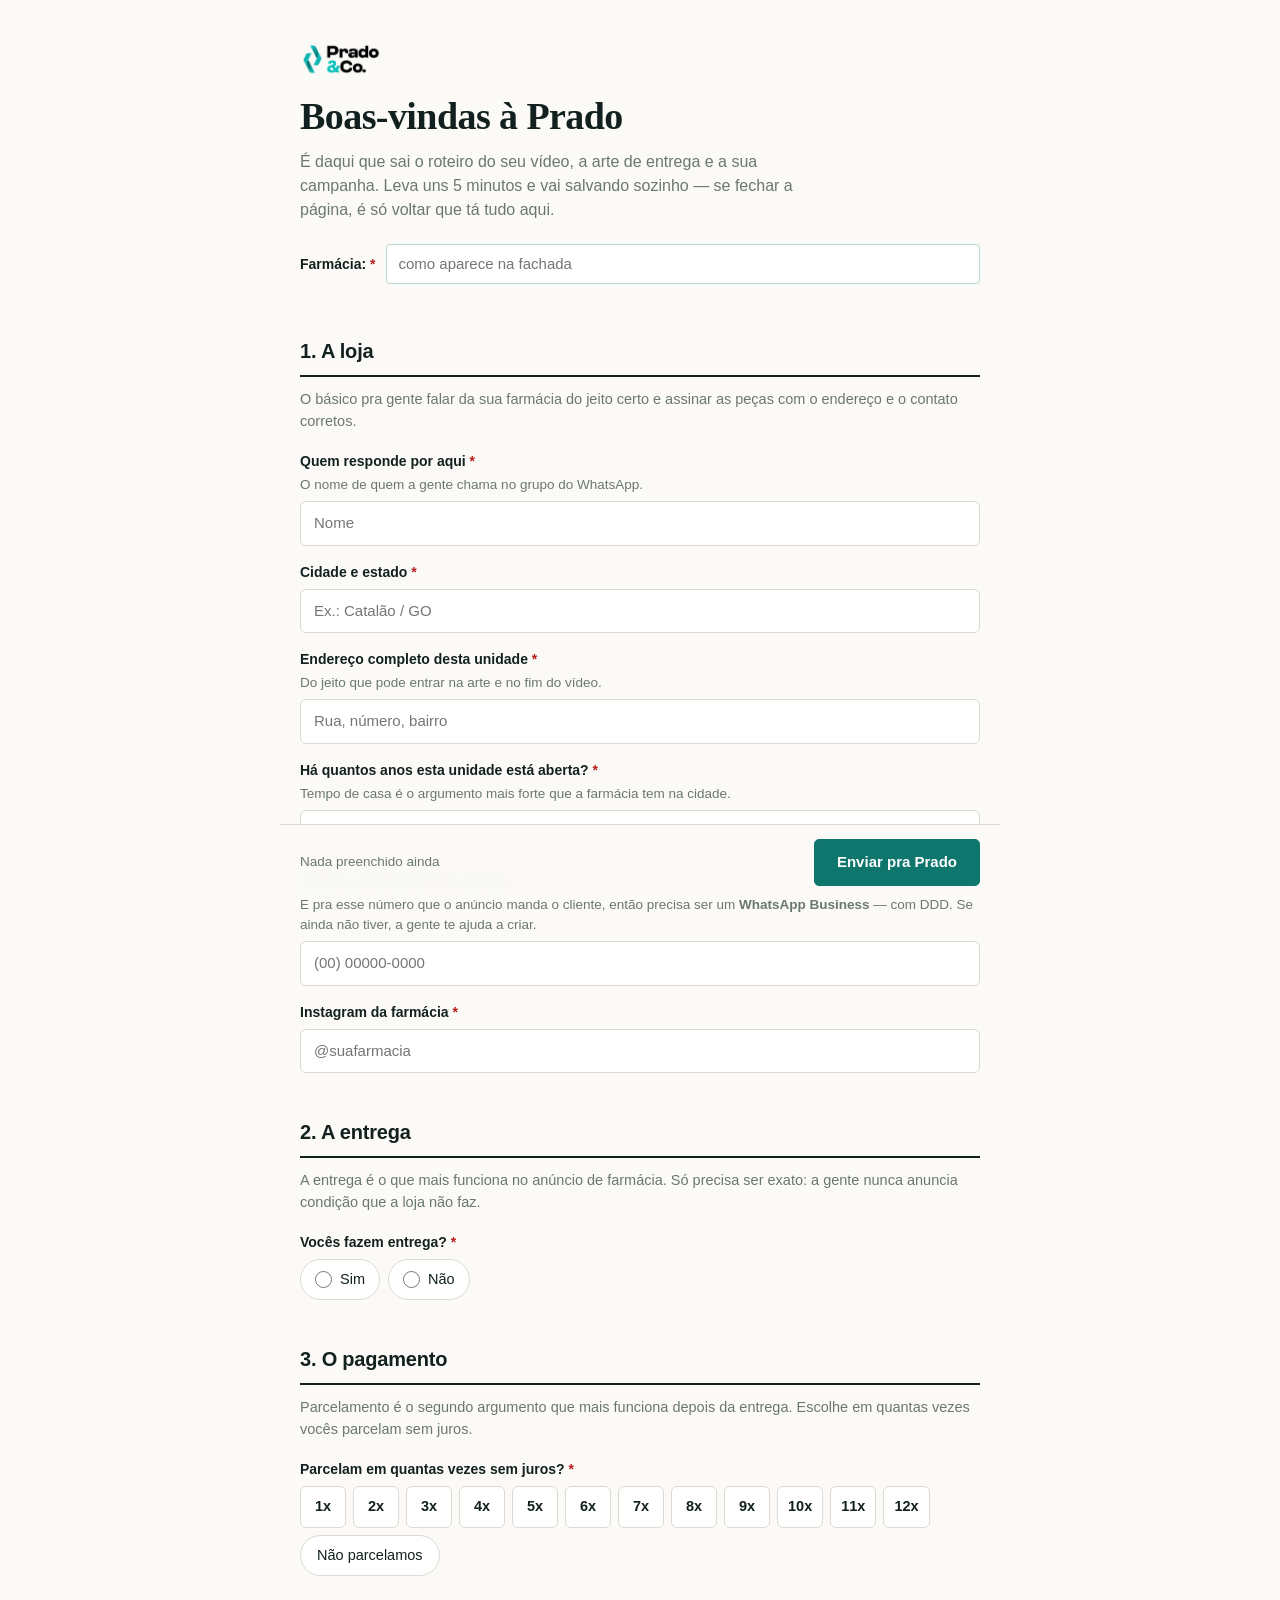
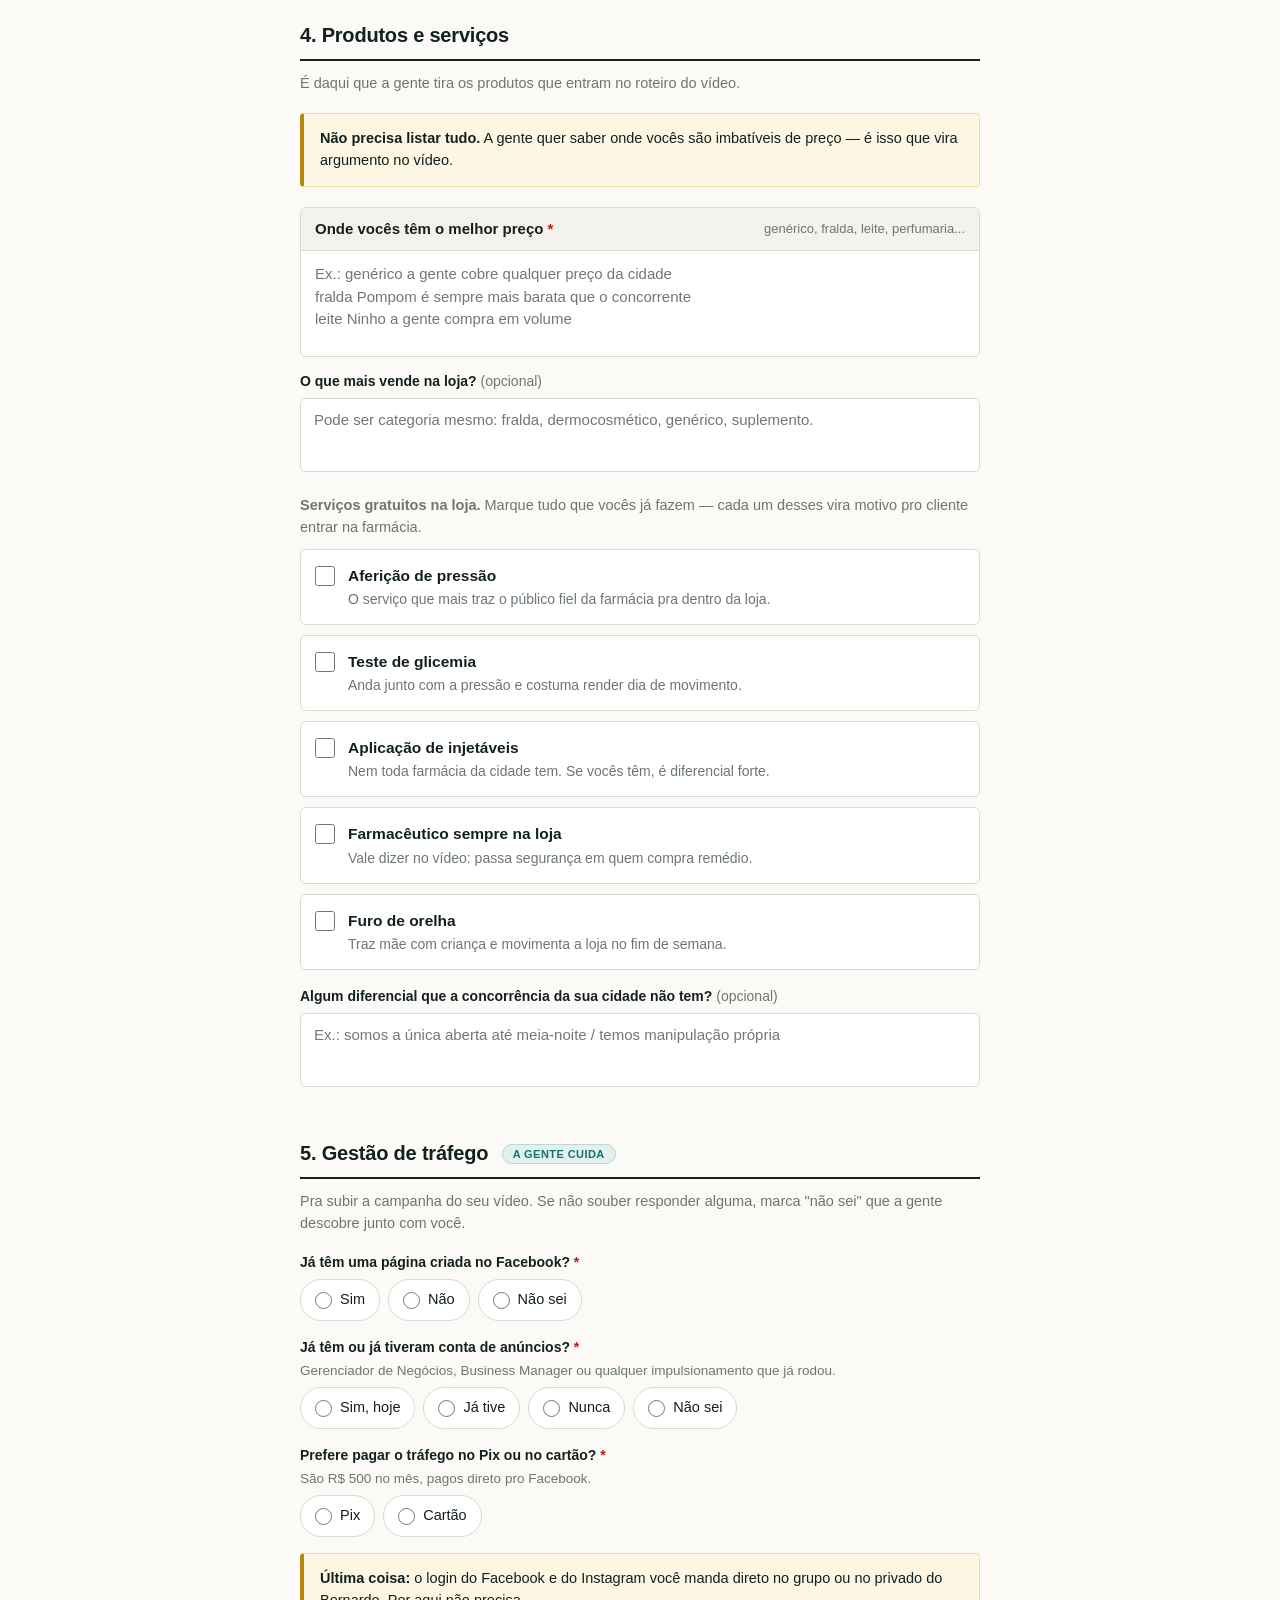
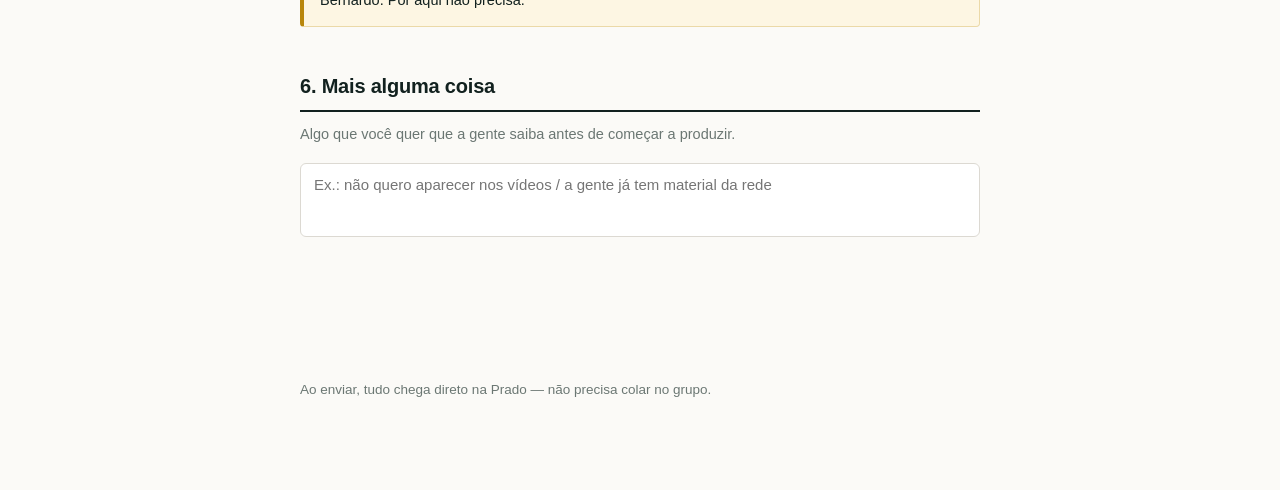
==== formulario.html @ c88d8c3a "Update and rename onboarding.html to formulario.html" ====
<!DOCTYPE html>
<html lang="pt-BR">
<head>
<meta charset="utf-8">
<meta name="viewport" content="width=device-width, initial-scale=1">
<title>Boas-vindas — sua farmácia | Prado &amp; Co</title>
<style>
  :root{
    --tinta:#12211f;
    --papel:#FBFAF7;
    --verde:#0F766E;
    --verde-claro:#E3F0EE;
    --verde-borda:#B9D8D3;
    --traco:#DCD9D2;
    --apagado:#6B7773;
    --destaque:#FDF6E3;
    --destaque-borda:#EBD9A8;
    --erro:#B91C1C;
  }
  *{box-sizing:border-box}
  body{
    margin:0;background:var(--papel);color:var(--tinta);
    font-family:"Inter","Segoe UI",-apple-system,BlinkMacSystemFont,Roboto,Helvetica,Arial,sans-serif;
    font-size:16px;line-height:1.5;-webkit-font-smoothing:antialiased;
  }
  .wrap{max-width:720px;margin:0 auto;padding:0 20px 90px}

  header{padding:40px 0 8px}
  header img{height:38px;width:auto;display:block;margin:0 0 18px}
  h1{font-family:Georgia,"Times New Roman",serif;font-size:clamp(28px,6vw,38px);line-height:1.1;margin:0 0 12px;font-weight:600;letter-spacing:-.015em}
  .lede{margin:0;color:var(--apagado);max-width:56ch}

  .campo-mes{margin:22px 0 0;display:flex;align-items:center;gap:10px;flex-wrap:wrap}
  .campo-mes label{font-size:14px;font-weight:600}
  .campo-mes input{
    font:inherit;font-size:15px;padding:8px 12px;border:1px solid var(--verde-borda);
    border-radius:4px;background:#fff;flex:1;min-width:220px;
  }

  h2{font-size:20px;margin:44px 0 4px;font-weight:650;letter-spacing:-.01em;
     padding-bottom:9px;border-bottom:2px solid var(--tinta)}
  .explica{margin:12px 0 18px;color:var(--apagado);font-size:14.5px}

  .dica{
    margin:0 0 20px;padding:14px 16px;background:var(--destaque);
    border:1px solid var(--destaque-borda);border-left:4px solid #B8860B;
    border-radius:4px;font-size:14.5px;
  }

  .campo-extra{margin:0 0 16px}
  .campo-extra label{display:block;font-size:14px;font-weight:600;margin:0 0 6px}
  .campo-extra .op{color:var(--apagado);font-weight:400}
  .campo-extra .obs{display:block;font-weight:400;font-size:13.5px;color:var(--apagado);margin-top:3px}
  .campo-extra input, .campo-extra textarea{
    width:100%;font:inherit;font-size:15px;padding:10px 13px;
    border:1px solid var(--traco);border-radius:6px;background:#fff;color:var(--tinta);
  }
  .campo-extra textarea{resize:none;overflow:hidden;min-height:74px;line-height:1.45}
  .campo-extra input:focus, .campo-extra textarea:focus{
    outline:none;border-color:var(--verde);box-shadow:0 0 0 3px var(--verde-claro)}
  .campo-extra.erro input, .campo-extra.erro textarea{border-color:var(--erro)}
  .campo-extra .aviso{display:none;font-size:13.5px;color:var(--erro);margin-top:6px}
  .campo-extra.erro .aviso{display:block}

  .escolhas{display:flex;flex-wrap:wrap;gap:8px;margin:2px 0 0}
  .escolhas label{
    display:inline-flex;align-items:center;gap:8px;margin:0;font-size:14.5px;font-weight:500;
    padding:9px 14px;background:#fff;border:1px solid var(--traco);border-radius:30px;cursor:pointer;
    transition:border-color .15s,background .15s;
  }
  .escolhas label:hover{border-color:#BFC7C4}
  .escolhas input{width:17px;height:17px;margin:0;accent-color:var(--verde);cursor:pointer;flex:none}
  .escolhas label.marcada{background:var(--verde-claro);border-color:var(--verde-borda);font-weight:650}

  /* parcelas: pílulas numéricas compactas */
  .numeros{display:flex;flex-wrap:wrap;gap:7px;margin:2px 0 0}
  .numeros label{
    display:inline-flex;align-items:center;justify-content:center;margin:0;
    min-width:46px;padding:9px 10px;font-size:14.5px;font-weight:600;
    background:#fff;border:1px solid var(--traco);border-radius:6px;cursor:pointer;
    transition:border-color .15s,background .15s;
  }
  .numeros label:hover{border-color:#BFC7C4}
  .numeros input{position:absolute;opacity:0;width:0;height:0}
  .numeros label.marcada{background:var(--verde);border-color:var(--verde);color:#fff}
  .numeros label.nenhum{min-width:auto;font-weight:500;border-radius:30px;padding:9px 16px}

  .acao{
    display:flex;gap:13px;align-items:flex-start;
    padding:14px;margin:0 0 10px;background:#fff;
    border:1px solid var(--traco);border-radius:6px;cursor:pointer;
    transition:border-color .15s,background .15s;
  }
  .acao:hover{border-color:#BFC7C4}
  .acao input[type=checkbox]{width:20px;height:20px;margin:2px 0 0;accent-color:var(--verde);flex:none;cursor:pointer}
  .acao .txt{flex:1}
  .acao .nome{font-weight:650;font-size:15.5px;display:block}
  .acao .desc{font-size:14px;color:var(--apagado);display:block;margin-top:2px}
  .acao.marcada{background:var(--verde-claro);border-color:var(--verde-borda)}

  .caixa{margin:0 0 14px;border:1px solid var(--traco);border-radius:6px;background:#fff;overflow:hidden}
  .caixa > .topo{
    display:flex;align-items:center;gap:10px;
    padding:10px 14px;background:#F4F2ED;border-bottom:1px solid var(--traco);
  }
  .caixa .titulo{font-weight:650;font-size:15px}
  .caixa .sub{font-size:13px;color:var(--apagado);margin-left:auto}
  .caixa textarea{
    width:100%;border:0;font:inherit;font-size:15px;padding:12px 14px;
    resize:none;overflow:hidden;min-height:96px;background:#fff;color:var(--tinta);
  }
  .caixa textarea:focus{outline:none;background:#FDFEFE}
  .caixa.ok{border-color:var(--verde-borda)}
  .caixa.ok > .topo{background:var(--verde-claro);border-color:var(--verde-borda)}
  .caixa.erro{border-color:var(--erro)}

  /* sub-bloco que abre dentro de uma pergunta */
  .condicional{display:none}
  .condicional.aberto{display:block;animation:abre .18s ease}
  @keyframes abre{from{opacity:0;transform:translateY(-3px)}to{opacity:1;transform:none}}
  .aninhado{
    margin:14px 0 0;padding:16px 16px 2px;background:#fff;
    border:1px solid var(--verde-borda);border-left:3px solid var(--verde);border-radius:0 6px 6px 0;
  }

  .selo{
    font-size:11px;font-weight:700;letter-spacing:.04em;text-transform:uppercase;
    color:var(--verde);background:var(--verde-claro);border:1px solid var(--verde-borda);
    padding:3px 10px;border-radius:20px;vertical-align:middle;margin-left:8px;
  }
  .req{color:var(--erro)}

  .barra-envio{
    position:sticky;bottom:0;margin:34px -20px 0;padding:14px 20px;
    background:rgba(251,250,247,.96);backdrop-filter:blur(6px);
    border-top:1px solid var(--traco);display:flex;gap:10px;align-items:center;flex-wrap:wrap;
  }
  .barra-envio .status{font-size:13.5px;color:var(--apagado);flex:1;min-width:130px}
  button{
    font:inherit;font-size:15px;font-weight:650;padding:11px 22px;border-radius:5px;
    cursor:pointer;border:1px solid var(--verde);background:var(--verde);color:#fff;
  }
  button:hover{opacity:.9}
  button:focus-visible{outline:2px solid var(--tinta);outline-offset:2px}

  footer{margin:26px 0 0;font-size:13.5px;color:var(--apagado)}

  @media (max-width:620px){
    .caixa .sub{margin-left:0;flex-basis:100%}
    .barra-envio{flex-direction:column;align-items:stretch}
    .barra-envio button{width:100%}
    .numeros label{min-width:calc(20% - 6px)}
  }
  @media print{.barra-envio{display:none}body{background:#fff}}
</style>
</head>
<body>
<div class="wrap">

  <header>
    <img src="[data-uri]" alt="Prado &amp; Co">
    <h1>Boas-vindas à Prado</h1>
    <p class="lede">É daqui que sai o roteiro do seu vídeo, a arte de entrega e a sua campanha.
    Leva uns 5 minutos e vai salvando sozinho — se fechar a página, é só voltar que tá tudo aqui.</p>

    <div class="campo-mes">
      <label for="farmacia">Farmácia: <span class="req">*</span></label>
      <input id="farmacia" type="text" autocomplete="off" placeholder="como aparece na fachada">
      <span id="erroFarm" style="display:none;font-size:13.5px;color:#B91C1C;flex-basis:100%">Escreve o nome da farmácia pra gente saber de quem é.</span>
    </div>
  </header>

  <h2>1. A loja</h2>
  <p class="explica">O básico pra gente falar da sua farmácia do jeito certo e assinar as peças com
  o endereço e o contato corretos.</p>

  <div class="campo-extra" data-obr>
    <label for="responsavel">Quem responde por aqui <span class="req">*</span>
      <span class="obs">O nome de quem a gente chama no grupo do WhatsApp.</span></label>
    <input id="responsavel" type="text" placeholder="Nome">
    <span class="aviso">Preenche o nome do responsável.</span>
  </div>

  <div class="campo-extra" data-obr>
    <label for="cidade">Cidade e estado <span class="req">*</span></label>
    <input id="cidade" type="text" placeholder="Ex.: Catalão / GO">
    <span class="aviso">Preenche a cidade.</span>
  </div>

  <div class="campo-extra" data-obr>
    <label for="endereco">Endereço completo desta unidade <span class="req">*</span>
      <span class="obs">Do jeito que pode entrar na arte e no fim do vídeo.</span></label>
    <input id="endereco" type="text" placeholder="Rua, número, bairro">
    <span class="aviso">Preenche o endereço.</span>
  </div>

  <div class="campo-extra" data-obr>
    <label for="anosLoja">Há quantos anos esta unidade está aberta? <span class="req">*</span>
      <span class="obs">Tempo de casa é o argumento mais forte que a farmácia tem na cidade.</span></label>
    <input id="anosLoja" type="text" placeholder="Ex.: 7 anos">
    <span class="aviso">Responde há quantos anos a loja está aberta.</span>
  </div>

  <div class="campo-extra" data-obr>
    <label for="whatsAtend">Número de atendimento da loja <span class="req">*</span>
      <span class="obs">É pra esse número que o anúncio manda o cliente, então precisa ser um
      <b>WhatsApp Business</b> — com DDD. Se ainda não tiver, a gente te ajuda a criar.</span></label>
    <input id="whatsAtend" type="tel" placeholder="(00) 00000-0000">
    <span class="aviso">Preenche o número de atendimento.</span>
  </div>

  <div class="campo-extra" data-obr>
    <label for="instagram">Instagram da farmácia <span class="req">*</span></label>
    <input id="instagram" type="text" placeholder="@suafarmacia">
    <span class="aviso">Preenche o @ do Instagram.</span>
  </div>

  <h2>2. A entrega</h2>
  <p class="explica">A entrega é o que mais funciona no anúncio de farmácia. Só precisa ser exato:
  a gente nunca anuncia condição que a loja não faz.</p>

  <div class="campo-extra" data-obr>
    <label>Vocês fazem entrega? <span class="req">*</span></label>
    <div class="escolhas" data-radio="fazEntrega">
      <label><input type="radio" name="fazEntrega" value="Sim"> Sim</label>
      <label><input type="radio" name="fazEntrega" value="Não"> Não</label>
    </div>
    <span class="aviso">Responde se a loja faz entrega.</span>
  </div>

  <div class="condicional" id="blocoEntrega">
    <div class="aninhado">

      <div class="campo-extra">
        <label>A entrega é grátis?</label>
        <div class="escolhas" data-radio="tipoFrete">
          <label><input type="radio" name="tipoFrete" value="Sempre grátis"> Sempre grátis</label>
          <label><input type="radio" name="tipoFrete" value="Grátis acima de um valor"> Grátis acima de um valor</label>
          <label><input type="radio" name="tipoFrete" value="Sempre tem taxa"> Sempre tem taxa</label>
        </div>
      </div>

      <div class="campo-extra condicional" id="blocoValorMinimo">
        <label for="valorMinimo">A partir de qual valor de compra fica grátis?</label>
        <input id="valorMinimo" type="text" placeholder="Ex.: R$ 30">
      </div>

      <div class="campo-extra condicional" id="blocoTaxa">
        <label for="taxa">Quanto custa a entrega quando não é grátis?</label>
        <input id="taxa" type="text" placeholder="Ex.: R$ 5 fixo em qualquer bairro">
      </div>

      <div class="campo-extra">
        <label for="raioKm">Até onde vocês entregam?
          <span class="obs">Pode ser em km ou em bairro mesmo — o que for mais fácil.</span></label>
        <input id="raioKm" type="text" placeholder="Ex.: até 5 km / a cidade toda / centro e bairros vizinhos">
      </div>

      <div class="campo-extra" style="margin-bottom:12px">
        <label>Quem faz a entrega?</label>
        <div class="escolhas" data-radio="motoboy">
          <label><input type="radio" name="motoboy" value="Motoboy próprio"> Motoboy próprio</label>
          <label><input type="radio" name="motoboy" value="Terceirizado"> Terceirizado</label>
          <label><input type="radio" name="motoboy" value="Aplicativo"> Aplicativo</label>
        </div>
      </div>

    </div>
  </div>

  <h2>3. O pagamento</h2>
  <p class="explica">Parcelamento é o segundo argumento que mais funciona depois da entrega.
  Escolhe em quantas vezes vocês parcelam sem juros.</p>

  <div class="campo-extra" data-obr id="campoParcelas">
    <label>Parcelam em quantas vezes sem juros? <span class="req">*</span></label>
    <div class="numeros" data-radio="parcelas" id="listaParcelas"></div>
    <span class="aviso">Escolhe uma opção.</span>
  </div>

  <h2>4. Produtos e serviços</h2>
  <p class="explica">É daqui que a gente tira os produtos que entram no roteiro do vídeo.</p>

  <div class="dica">
    <b>Não precisa listar tudo.</b> A gente quer saber onde vocês são imbatíveis de preço — é isso
    que vira argumento no vídeo.
  </div>

  <div class="caixa" id="caixaPreco">
    <div class="topo"><span class="titulo">Onde vocês têm o melhor preço <span class="req">*</span></span><span class="sub">genérico, fralda, leite, perfumaria...</span></div>
    <textarea id="melhorPreco" placeholder="Ex.: genérico a gente cobre qualquer preço da cidade&#10;fralda Pompom é sempre mais barata que o concorrente&#10;leite Ninho a gente compra em volume"></textarea>
  </div>
  <p id="erroPreco" style="display:none;margin:-8px 0 14px;font-size:13.5px;color:#B91C1C">
    Sem isso a gente não tem argumento de preço pro vídeo. Escreve pelo menos uma categoria.</p>

  <div class="campo-extra">
    <label for="vendeBem">O que mais vende na loja? <span class="op">(opcional)</span></label>
    <textarea id="vendeBem" placeholder="Pode ser categoria mesmo: fralda, dermocosmético, genérico, suplemento."></textarea>
  </div>

  <p class="explica" style="margin-bottom:10px"><b>Serviços gratuitos na loja.</b> Marque tudo que
  vocês já fazem — cada um desses vira motivo pro cliente entrar na farmácia.</p>

  <label class="acao">
    <input type="checkbox" name="servicos" value="Aferição de pressão">
    <span class="txt"><span class="nome">Aferição de pressão</span>
      <span class="desc">O serviço que mais traz o público fiel da farmácia pra dentro da loja.</span></span>
  </label>
  <label class="acao">
    <input type="checkbox" name="servicos" value="Teste de glicemia">
    <span class="txt"><span class="nome">Teste de glicemia</span>
      <span class="desc">Anda junto com a pressão e costuma render dia de movimento.</span></span>
  </label>
  <label class="acao">
    <input type="checkbox" name="servicos" value="Aplicação de injetáveis">
    <span class="txt"><span class="nome">Aplicação de injetáveis</span>
      <span class="desc">Nem toda farmácia da cidade tem. Se vocês têm, é diferencial forte.</span></span>
  </label>
  <label class="acao">
    <input type="checkbox" name="servicos" value="Farmacêutico na loja">
    <span class="txt"><span class="nome">Farmacêutico sempre na loja</span>
      <span class="desc">Vale dizer no vídeo: passa segurança em quem compra remédio.</span></span>
  </label>
  <label class="acao">
    <input type="checkbox" name="servicos" value="Furo de orelha">
    <span class="txt"><span class="nome">Furo de orelha</span>
      <span class="desc">Traz mãe com criança e movimenta a loja no fim de semana.</span></span>
  </label>

  <div class="campo-extra" style="margin-top:16px">
    <label for="diferencial">Algum diferencial que a concorrência da sua cidade não tem? <span class="op">(opcional)</span></label>
    <textarea id="diferencial" placeholder="Ex.: somos a única aberta até meia-noite / temos manipulação própria"></textarea>
  </div>

  <h2>5. Gestão de tráfego <span class="selo">a gente cuida</span></h2>
  <p class="explica">Pra subir a campanha do seu vídeo. Se não souber responder alguma, marca
  "não sei" que a gente descobre junto com você.</p>

  <div class="campo-extra" data-obr>
    <label>Já têm uma página criada no Facebook? <span class="req">*</span></label>
    <div class="escolhas" data-radio="temPagina">
      <label><input type="radio" name="temPagina" value="Sim"> Sim</label>
      <label><input type="radio" name="temPagina" value="Não"> Não</label>
      <label><input type="radio" name="temPagina" value="Não sei"> Não sei</label>
    </div>
    <span class="aviso">Responde se já existe página no Facebook.</span>
  </div>

  <div class="campo-extra condicional" id="blocoPagina">
    <label for="linkPagina">Qual o nome ou link da página? <span class="op">(opcional)</span></label>
    <input id="linkPagina" type="text" placeholder="facebook.com/suafarmacia">
  </div>

  <div class="campo-extra" data-obr>
    <label>Já têm ou já tiveram conta de anúncios? <span class="req">*</span>
      <span class="obs">Gerenciador de Negócios, Business Manager ou qualquer impulsionamento que já rodou.</span></label>
    <div class="escolhas" data-radio="temAds">
      <label><input type="radio" name="temAds" value="Sim, hoje"> Sim, hoje</label>
      <label><input type="radio" name="temAds" value="Já tive"> Já tive</label>
      <label><input type="radio" name="temAds" value="Nunca"> Nunca</label>
      <label><input type="radio" name="temAds" value="Não sei"> Não sei</label>
    </div>
    <span class="aviso">Responde sobre a conta de anúncios.</span>
  </div>

  <div class="campo-extra" data-obr>
    <label>Prefere pagar o tráfego no Pix ou no cartão? <span class="req">*</span>
      <span class="obs">São R$ 500 no mês, pagos direto pro Facebook.</span></label>
    <div class="escolhas" data-radio="formaTrafego">
      <label><input type="radio" name="formaTrafego" value="Pix"> Pix</label>
      <label><input type="radio" name="formaTrafego" value="Cartão"> Cartão</label>
    </div>
    <span class="aviso">Escolhe Pix ou cartão.</span>
  </div>

  <div class="campo-extra condicional" id="blocoCpf">
    <label for="cpf">CPF do titular <span class="op">(opcional)</span>
      <span class="obs">O Facebook pede pra gerar o código Pix. A gente te manda o código pronto.</span></label>
    <input id="cpf" type="text" inputmode="numeric" placeholder="000.000.000-00">
  </div>

  <div class="dica">
    <b>Última coisa:</b> o login do Facebook e do Instagram você manda direto no grupo ou no privado
    do Bernardo. Por aqui não precisa.
  </div>

  <h2>6. Mais alguma coisa</h2>
  <p class="explica">Algo que você quer que a gente saiba antes de começar a produzir.</p>
  <div class="campo-extra">
    <textarea id="observacoes" placeholder="Ex.: não quero aparecer nos vídeos / a gente já tem material da rede"></textarea>
  </div>

  <div class="barra-envio">
    <span class="status" id="status">Nada preenchido ainda</span>
    <span id="rascunho" style="font-size:12.5px;color:#0F766E;flex-basis:100%;display:none">Salvo neste aparelho — pode fechar e voltar depois.</span>
    <button id="btn" onclick="enviar()">Enviar pra Prado</button>
  </div>

  <footer>Ao enviar, tudo chega direto na Prado &mdash; n&atilde;o precisa colar no grupo.</footer>

</div>

<script>
(function(){
  const SUPA_URL = "https://avitrcjknuphgdgzlmen.supabase.co";
  const SUPA_KEY = "eyJhbGciOiJIUzI1NiIsInR5cCI6IkpXVCJ9.eyJpc3MiOiJzdXBhYmFzZSIsInJlZiI6ImF2aXRyY2prbnVwaGdkZ3psbWVuIiwicm9sZSI6ImFub24iLCJpYXQiOjE3ODI0NjI4MjEsImV4cCI6MjA5ODAzODgyMX0.R7GLAiNMXv76mpti8_Ftwr6DqL3JbLUiwC74PmPFNBw";
  const TABELA = "onboarding_farmacia";

  const $ = id => document.getElementById(id);
  const status = $('status');

  /* ---- parcelas: 1x a 12x + não parcelamos ---- */
  (function(){
    const alvo = $('listaParcelas');
    let html = '';
    for (let i=1; i<=12; i++){
      html += '<label><input type="radio" name="parcelas" value="'+i+'x">'+i+'x</label>';
    }
    html += '<label class="nenhum"><input type="radio" name="parcelas" value="Não parcelamos">Não parcelamos</label>';
    alvo.innerHTML = html;
  })();

  const areas = Array.from(document.querySelectorAll('textarea'));
  function crescer(t){ t.style.height='auto'; t.style.height=(t.scrollHeight+2)+'px'; }
  function val(id){ const e=$(id); return e ? e.value.trim() : ''; }
  function radio(nome){ const m=document.querySelector('[name="'+nome+'"]:checked'); return m ? m.value : ''; }
  function checks(nome){ return Array.from(document.querySelectorAll('[name="'+nome+'"]:checked')).map(e=>e.value); }

  /* pílulas e cartões acendem quando marcados */
  function ligarMarcacao(){
    document.querySelectorAll('.escolhas input, .numeros input').forEach(inp => {
      if (inp.dataset.lig) return; inp.dataset.lig = '1';
      inp.addEventListener('change', () => {
        if (inp.type === 'radio') {
          document.querySelectorAll('[name="'+inp.name+'"]').forEach(o => o.closest('label').classList.remove('marcada'));
        }
        inp.closest('label').classList.toggle('marcada', inp.checked);
      });
    });
    document.querySelectorAll('.acao input[type=checkbox]').forEach(cb => {
      if (cb.dataset.lig) return; cb.dataset.lig = '1';
      cb.addEventListener('change', () => cb.closest('.acao').classList.toggle('marcada', cb.checked));
    });
  }
  ligarMarcacao();

  /* blocos que abrem conforme a resposta */
  function condicional(nome, valores, alvo){
    document.querySelectorAll('[name="'+nome+'"]').forEach(r => {
      r.addEventListener('change', () => {
        $(alvo).classList.toggle('aberto', valores.indexOf(radio(nome)) > -1);
      });
    });
  }
  condicional('fazEntrega', ['Sim'], 'blocoEntrega');
  condicional('tipoFrete', ['Grátis acima de um valor'], 'blocoValorMinimo');
  condicional('tipoFrete', ['Grátis acima de um valor','Sempre tem taxa'], 'blocoTaxa');
  condicional('temPagina', ['Sim','Não sei'], 'blocoPagina');
  condicional('formaTrafego', ['Pix'], 'blocoCpf');

  /* obrigatórios */
  const OBRIGATORIOS = [
    ['farmacia','texto'], ['responsavel','texto'], ['cidade','texto'], ['endereco','texto'],
    ['anosLoja','texto'], ['whatsAtend','texto'], ['instagram','texto'],
    ['fazEntrega','radio'], ['parcelas','radio'], ['melhorPreco','texto'],
    ['temPagina','radio'], ['temAds','radio'], ['formaTrafego','radio']
  ];
  function faltantes(){
    return OBRIGATORIOS.filter(([id,tipo]) => tipo === 'radio' ? !radio(id) : !val(id));
  }
  function atualizar(){
    $('caixaPreco').classList.toggle('ok', !!val('melhorPreco'));
    const f = faltantes().length, total = OBRIGATORIOS.length;
    status.textContent = f === 0 ? 'Tudo preenchido — pode enviar'
      : f === total ? 'Nada preenchido ainda'
      : (total - f) + ' de ' + total + ' respondidas · falta ' + f;
    salvarRascunho();
  }

  /* ---- salva no aparelho a cada digitada, pra ninguém perder nada ---- */
  const CHAVE='pradoOnboardingRascunho';
  const avisoR=$('rascunho');
  function campos(){ return Array.from(document.querySelectorAll('textarea, input[type=text], input[type=tel]')); }
  function salvarRascunho(){
    const d={txt:{},rad:{},chk:[]};
    campos().forEach((el,i)=>{ if(el.value) d.txt[i]=el.value; });
    document.querySelectorAll('input[type=radio]:checked').forEach(r=>{ d.rad[r.name]=r.value; });
    document.querySelectorAll('input[type=checkbox]:checked').forEach(c=>{ d.chk.push(c.name+'||'+c.value); });
    const algo = Object.keys(d.txt).length || Object.keys(d.rad).length || d.chk.length;
    try{ localStorage.setItem(CHAVE, JSON.stringify(d)); if(algo) avisoR.style.display='block'; }catch(e){}
  }
  function lerRascunho(){
    let d; try{ d=JSON.parse(localStorage.getItem(CHAVE)||'null'); }catch(e){ return }
    if(!d) return;
    const c=campos();
    Object.keys(d.txt||{}).forEach(i=>{ if(c[i]) c[i].value=d.txt[i]; });
    Object.keys(d.rad||{}).forEach(nome=>{
      const r=document.querySelector('[name="'+nome+'"][value="'+d.rad[nome]+'"]');
      if(r){ r.checked=true; r.dispatchEvent(new Event('change')); }
    });
    (d.chk||[]).forEach(par=>{
      const i=par.indexOf('||');
      const c2=document.querySelector('input[type=checkbox][name="'+par.slice(0,i)+'"][value="'+par.slice(i+2)+'"]');
      if(c2){ c2.checked=true; c2.dispatchEvent(new Event('change')); }
    });
    areas.forEach(crescer);
    avisoR.style.display='block';
  }
  window.limparRascunho=function(){ try{ localStorage.removeItem(CHAVE) }catch(e){} enviado=true; };

  let enviado=false;
  window.addEventListener('beforeunload', function(e){
    if(enviado) return;
    if(val('farmacia') || val('responsavel') || val('melhorPreco')){ e.preventDefault(); e.returnValue=''; }
  });

  areas.forEach(t => { t.addEventListener('input', () => { crescer(t); atualizar(); }); crescer(t); });
  document.querySelectorAll('input').forEach(el => el.addEventListener('input', atualizar));
  document.querySelectorAll('input[type=radio], input[type=checkbox]').forEach(el => el.addEventListener('change', atualizar));
  lerRascunho();
  atualizar();

  window.enviar = function(){
    document.querySelectorAll('.campo-extra.erro').forEach(c=>c.classList.remove('erro'));
    $('erroFarm').style.display='none';
    $('farmacia').style.borderColor='var(--verde-borda)';
    $('erroPreco').style.display='none';
    $('caixaPreco').classList.remove('erro');

    const falta = faltantes();
    if (falta.length) {
      let primeiro = null;
      falta.forEach(([id,tipo]) => {
        let alvo;
        if (id === 'farmacia') {
          $('erroFarm').style.display='block';
          $('farmacia').style.borderColor='#B91C1C';
          alvo = $('farmacia').closest('header');
        } else if (id === 'melhorPreco') {
          $('erroPreco').style.display='block';
          $('caixaPreco').classList.add('erro');
          alvo = $('caixaPreco');
        } else {
          const el = tipo === 'radio' ? document.querySelector('[name="'+id+'"]') : $(id);
          alvo = el.closest('.campo-extra');
          if (alvo) alvo.classList.add('erro');
        }
        if (!primeiro) primeiro = alvo;
      });
      if (primeiro) primeiro.scrollIntoView({behavior:'smooth', block:'center'});
      status.textContent = 'Falta ' + falta.length + (falta.length===1 ? ' resposta' : ' respostas');
      return;
    }

    const registro = {
      farmacia: val('farmacia'),
      responsavel: val('responsavel'),
      cidade: val('cidade'),
      endereco: val('endereco'),
      anos_loja: val('anosLoja'),
      whatsapp_atendimento: val('whatsAtend'),
      instagram: val('instagram'),
      faz_entrega: radio('fazEntrega'),
      tipo_frete: radio('tipoFrete'),
      entrega_gratis_acima: val('valorMinimo'),
      taxa_entrega: val('taxa'),
      raio_entrega: val('raioKm'),
      motoboy: radio('motoboy'),
      parcelamento: radio('parcelas'),
      melhor_preco: val('melhorPreco'),
      vende_bem: val('vendeBem'),
      servicos: checks('servicos').join(', '),
      diferencial: val('diferencial'),
      tem_pagina: radio('temPagina'),
      link_pagina: val('linkPagina'),
      tem_conta_ads: radio('temAds'),
      forma_trafego: radio('formaTrafego'),
      cpf_titular: val('cpf'),
      observacoes: val('observacoes')
    };

    const btnE = $('btn');
    if (btnE.dataset.enviando === '1') return;
    btnE.dataset.enviando = '1';
    btnE.disabled = true; btnE.textContent = 'Enviando...';

    fetch(SUPA_URL + '/rest/v1/' + TABELA, {
      method:'POST',
      headers:{'Content-Type':'application/json','apikey':SUPA_KEY,'Authorization':'Bearer '+SUPA_KEY,'Prefer':'return-minimal'},
      body: JSON.stringify(registro)
    }).then(r=>{
      if(!r.ok) throw new Error('falha');
      window.limparRascunho();
      document.querySelector('.wrap').innerHTML =
        '<div style="text-align:center;padding:70px 20px">' +
        '<div style="width:64px;height:64px;border-radius:50%;background:#0F766E;color:#fff;font-size:32px;display:flex;align-items:center;justify-content:center;margin:0 auto 20px">&#10003;</div>' +
        '<h1 style="font-family:Georgia,serif;font-size:26px;margin:0 0 10px">Recebido!</h1>' +
        '<p style="color:#6B7773;font-size:16px">J&aacute; t&aacute; com a Prado. A gente monta seu roteiro e te chama no grupo. &#128170;</p>' +
        '<p style="color:#6B7773;font-size:14px;margin-top:14px">S&oacute; falta mandar o login do Facebook no grupo que a gente j&aacute; sobe sua campanha.</p></div>';
      window.scrollTo(0,0);
    }).catch(_=>{
      btnE.dataset.enviando = '0';
      btnE.disabled=false;
      btnE.textContent = 'Tentar de novo';
      status.textContent = 'Sua internet oscilou e o envio não completou. Tudo que você preencheu continua salvo aqui — é só tocar em "Tentar de novo".';
    });
  };
})();
</script>
</body>
</html>
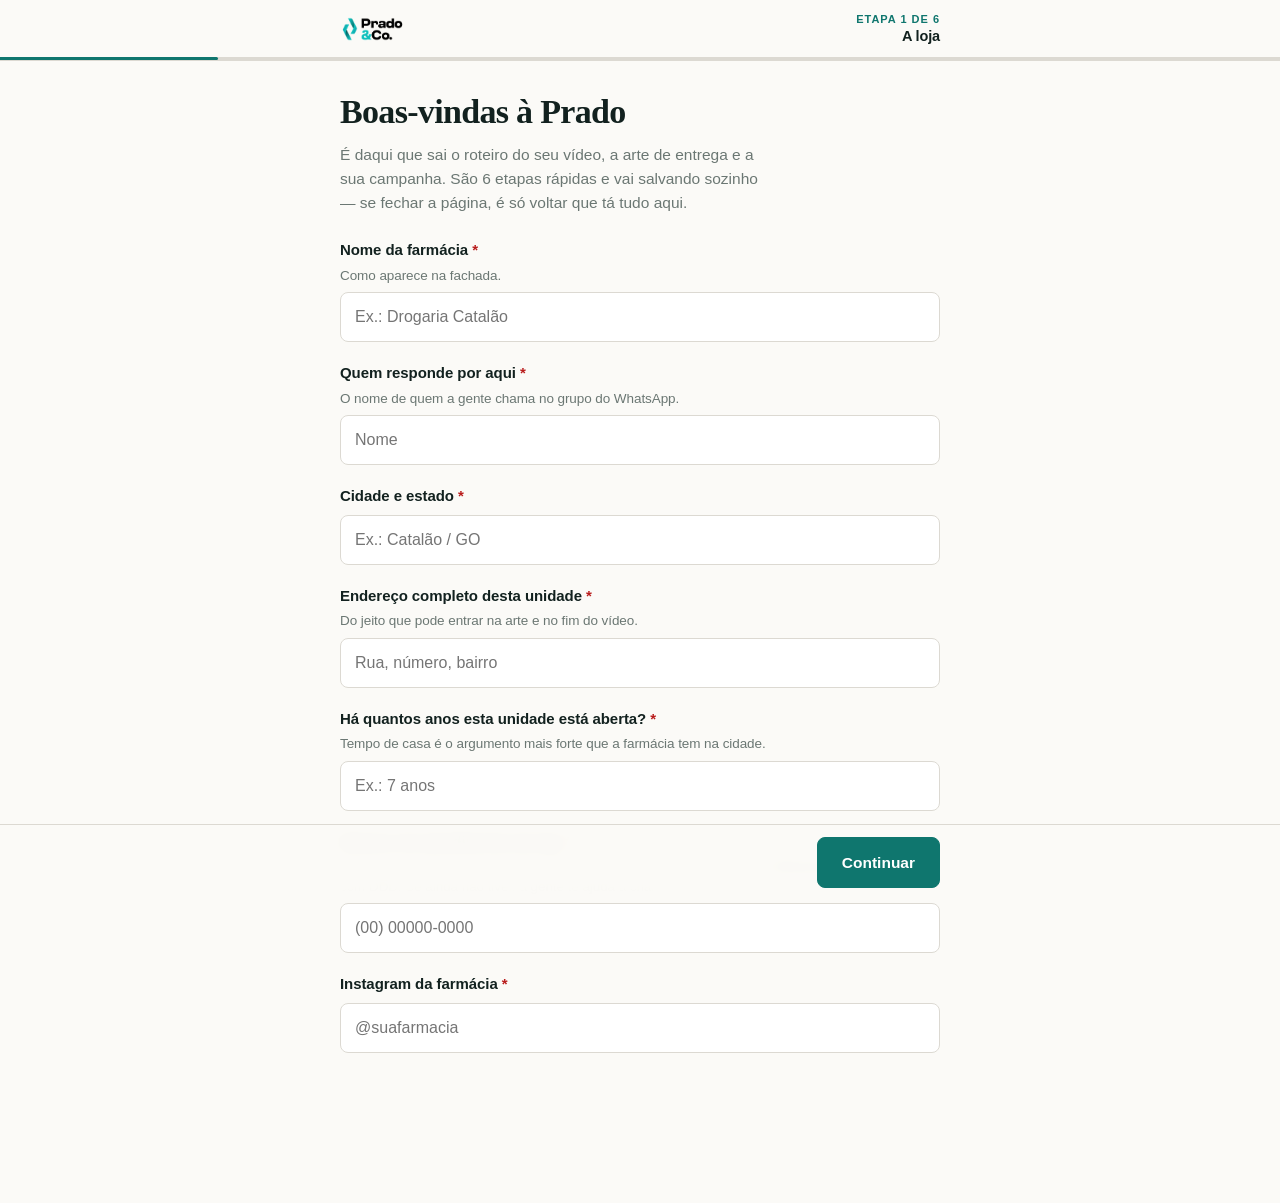
==== commit c634595e: "Update formulario.html" ====
--- a/formulario.html
+++ b/formulario.html
@@ -2,13 +2,14 @@
 <html lang="pt-BR">
 <head>
 <meta charset="utf-8">
-<meta name="viewport" content="width=device-width, initial-scale=1">
+<meta name="viewport" content="width=device-width, initial-scale=1, viewport-fit=cover">
 <title>Boas-vindas — sua farmácia | Prado &amp; Co</title>
 <style>
   :root{
     --tinta:#12211f;
     --papel:#FBFAF7;
     --verde:#0F766E;
+    --verde-fundo:#0c5f59;
     --verde-claro:#E3F0EE;
     --verde-borda:#B9D8D3;
     --traco:#DCD9D2;
@@ -18,161 +19,219 @@
     --erro:#B91C1C;
   }
   *{box-sizing:border-box}
+  html,body{height:100%}
   body{
     margin:0;background:var(--papel);color:var(--tinta);
     font-family:"Inter","Segoe UI",-apple-system,BlinkMacSystemFont,Roboto,Helvetica,Arial,sans-serif;
     font-size:16px;line-height:1.5;-webkit-font-smoothing:antialiased;
   }
-  .wrap{max-width:720px;margin:0 auto;padding:0 20px 90px}
-
-  header{padding:40px 0 8px}
-  header img{height:38px;width:auto;display:block;margin:0 0 18px}
-  h1{font-family:Georgia,"Times New Roman",serif;font-size:clamp(28px,6vw,38px);line-height:1.1;margin:0 0 12px;font-weight:600;letter-spacing:-.015em}
-  .lede{margin:0;color:var(--apagado);max-width:56ch}
-
-  .campo-mes{margin:22px 0 0;display:flex;align-items:center;gap:10px;flex-wrap:wrap}
-  .campo-mes label{font-size:14px;font-weight:600}
-  .campo-mes input{
-    font:inherit;font-size:15px;padding:8px 12px;border:1px solid var(--verde-borda);
-    border-radius:4px;background:#fff;flex:1;min-width:220px;
-  }
-
-  h2{font-size:20px;margin:44px 0 4px;font-weight:650;letter-spacing:-.01em;
-     padding-bottom:9px;border-bottom:2px solid var(--tinta)}
-  .explica{margin:12px 0 18px;color:var(--apagado);font-size:14.5px}
+
+  /* ---------- topo fixo: logo + etapa + progresso ---------- */
+  .topo{
+    position:sticky;top:0;z-index:20;background:rgba(251,250,247,.97);
+    backdrop-filter:blur(8px);border-bottom:1px solid var(--traco);
+  }
+  .topo-linha{
+    max-width:640px;margin:0 auto;padding:13px 20px 12px;
+    display:flex;align-items:center;gap:14px;
+  }
+  .topo img{height:30px;width:auto;display:block;flex:none}
+  .etapa-nome{
+    margin-left:auto;text-align:right;line-height:1.25;min-width:0;
+  }
+  .etapa-nome b{display:block;font-size:14.5px;font-weight:650;letter-spacing:-.01em}
+  .etapa-nome span{
+    display:block;font-size:11px;font-weight:700;letter-spacing:.09em;
+    text-transform:uppercase;color:var(--verde);
+  }
+  .progresso{height:3px;width:100%;background:var(--traco)}
+  .progresso i{
+    display:block;height:100%;width:0;background:var(--verde);
+    border-radius:0 3px 3px 0;transition:width .4s cubic-bezier(.4,0,.2,1);
+  }
+
+  .wrap{max-width:640px;margin:0 auto;padding:0 20px 130px}
+
+  /* ---------- telas ---------- */
+  .tela{display:none}
+  .tela.ativa{display:block;animation:entra .3s cubic-bezier(.2,.6,.3,1) both}
+  @keyframes entra{from{opacity:0;transform:translateY(10px)}to{opacity:1;transform:none}}
+
+  .cabeca{padding:32px 0 0}
+  h1{
+    font-family:Georgia,"Times New Roman",serif;font-size:clamp(27px,7vw,34px);
+    line-height:1.12;margin:0 0 12px;font-weight:600;letter-spacing:-.02em;
+  }
+  .explica{margin:0 0 24px;color:var(--apagado);font-size:15.5px;line-height:1.55;max-width:50ch}
 
   .dica{
     margin:0 0 20px;padding:14px 16px;background:var(--destaque);
     border:1px solid var(--destaque-borda);border-left:4px solid #B8860B;
-    border-radius:4px;font-size:14.5px;
-  }
-
-  .campo-extra{margin:0 0 16px}
-  .campo-extra label{display:block;font-size:14px;font-weight:600;margin:0 0 6px}
+    border-radius:6px;font-size:14.5px;
+  }
+
+  /* ---------- campos ---------- */
+  .campo-extra{margin:0 0 20px}
+  .campo-extra label{display:block;font-size:15px;font-weight:650;margin:0 0 7px;letter-spacing:-.005em}
   .campo-extra .op{color:var(--apagado);font-weight:400}
-  .campo-extra .obs{display:block;font-weight:400;font-size:13.5px;color:var(--apagado);margin-top:3px}
+  .campo-extra .obs{display:block;font-weight:400;font-size:13.5px;color:var(--apagado);margin-top:4px;line-height:1.45}
   .campo-extra input, .campo-extra textarea{
-    width:100%;font:inherit;font-size:15px;padding:10px 13px;
-    border:1px solid var(--traco);border-radius:6px;background:#fff;color:var(--tinta);
-  }
-  .campo-extra textarea{resize:none;overflow:hidden;min-height:74px;line-height:1.45}
+    width:100%;font:inherit;font-size:16px;padding:12px 14px;
+    border:1px solid var(--traco);border-radius:8px;background:#fff;color:var(--tinta);
+    transition:border-color .15s,box-shadow .15s;
+  }
+  .campo-extra textarea{resize:none;overflow:hidden;min-height:82px;line-height:1.5}
   .campo-extra input:focus, .campo-extra textarea:focus{
     outline:none;border-color:var(--verde);box-shadow:0 0 0 3px var(--verde-claro)}
-  .campo-extra.erro input, .campo-extra.erro textarea{border-color:var(--erro)}
-  .campo-extra .aviso{display:none;font-size:13.5px;color:var(--erro);margin-top:6px}
+  .campo-extra.erro input, .campo-extra.erro textarea{border-color:var(--erro);background:#FFFBFB}
+  .campo-extra .aviso{display:none;font-size:13.5px;color:var(--erro);margin-top:7px}
   .campo-extra.erro .aviso{display:block}
 
-  .escolhas{display:flex;flex-wrap:wrap;gap:8px;margin:2px 0 0}
+  .escolhas{display:flex;flex-wrap:wrap;gap:9px;margin:2px 0 0}
   .escolhas label{
-    display:inline-flex;align-items:center;gap:8px;margin:0;font-size:14.5px;font-weight:500;
-    padding:9px 14px;background:#fff;border:1px solid var(--traco);border-radius:30px;cursor:pointer;
+    display:inline-flex;align-items:center;gap:9px;margin:0;font-size:15px;font-weight:500;
+    padding:11px 16px;background:#fff;border:1px solid var(--traco);border-radius:30px;cursor:pointer;
     transition:border-color .15s,background .15s;
   }
   .escolhas label:hover{border-color:#BFC7C4}
-  .escolhas input{width:17px;height:17px;margin:0;accent-color:var(--verde);cursor:pointer;flex:none}
+  .escolhas input{width:18px;height:18px;margin:0;accent-color:var(--verde);cursor:pointer;flex:none}
   .escolhas label.marcada{background:var(--verde-claro);border-color:var(--verde-borda);font-weight:650}
 
-  /* parcelas: pílulas numéricas compactas */
-  .numeros{display:flex;flex-wrap:wrap;gap:7px;margin:2px 0 0}
+  .numeros{display:grid;grid-template-columns:repeat(6,1fr);gap:8px;margin:2px 0 0}
   .numeros label{
+    position:relative;
     display:inline-flex;align-items:center;justify-content:center;margin:0;
-    min-width:46px;padding:9px 10px;font-size:14.5px;font-weight:600;
-    background:#fff;border:1px solid var(--traco);border-radius:6px;cursor:pointer;
-    transition:border-color .15s,background .15s;
-  }
+    padding:12px 4px;font-size:15px;font-weight:650;
+    background:#fff;border:1px solid var(--traco);border-radius:8px;cursor:pointer;
+    transition:border-color .15s,background .15s,color .15s;
+  }
+  .numeros input{position:absolute;opacity:0;width:0;height:0}
   .numeros label:hover{border-color:#BFC7C4}
-  .numeros input{position:absolute;opacity:0;width:0;height:0}
   .numeros label.marcada{background:var(--verde);border-color:var(--verde);color:#fff}
-  .numeros label.nenhum{min-width:auto;font-weight:500;border-radius:30px;padding:9px 16px}
+  .numeros label.nenhum{grid-column:1/-1;border-radius:30px;font-weight:500}
 
   .acao{
     display:flex;gap:13px;align-items:flex-start;
-    padding:14px;margin:0 0 10px;background:#fff;
-    border:1px solid var(--traco);border-radius:6px;cursor:pointer;
+    padding:15px;margin:0 0 10px;background:#fff;
+    border:1px solid var(--traco);border-radius:8px;cursor:pointer;
     transition:border-color .15s,background .15s;
   }
   .acao:hover{border-color:#BFC7C4}
-  .acao input[type=checkbox]{width:20px;height:20px;margin:2px 0 0;accent-color:var(--verde);flex:none;cursor:pointer}
+  .acao input[type=checkbox]{width:21px;height:21px;margin:2px 0 0;accent-color:var(--verde);flex:none;cursor:pointer}
   .acao .txt{flex:1}
   .acao .nome{font-weight:650;font-size:15.5px;display:block}
-  .acao .desc{font-size:14px;color:var(--apagado);display:block;margin-top:2px}
+  .acao .desc{font-size:14px;color:var(--apagado);display:block;margin-top:3px;line-height:1.45}
   .acao.marcada{background:var(--verde-claro);border-color:var(--verde-borda)}
 
-  .caixa{margin:0 0 14px;border:1px solid var(--traco);border-radius:6px;background:#fff;overflow:hidden}
-  .caixa > .topo{
-    display:flex;align-items:center;gap:10px;
-    padding:10px 14px;background:#F4F2ED;border-bottom:1px solid var(--traco);
+  .caixa{margin:0 0 16px;border:1px solid var(--traco);border-radius:8px;background:#fff;overflow:hidden}
+  .caixa > .topo-caixa{
+    display:flex;align-items:center;gap:10px;flex-wrap:wrap;
+    padding:11px 15px;background:#F4F2ED;border-bottom:1px solid var(--traco);
   }
   .caixa .titulo{font-weight:650;font-size:15px}
   .caixa .sub{font-size:13px;color:var(--apagado);margin-left:auto}
   .caixa textarea{
-    width:100%;border:0;font:inherit;font-size:15px;padding:12px 14px;
-    resize:none;overflow:hidden;min-height:96px;background:#fff;color:var(--tinta);
-  }
-  .caixa textarea:focus{outline:none;background:#FDFEFE}
+    width:100%;border:0;font:inherit;font-size:16px;padding:13px 15px;
+    resize:none;overflow:hidden;min-height:104px;background:#fff;color:var(--tinta);
+  }
+  .caixa textarea:focus{outline:none}
   .caixa.ok{border-color:var(--verde-borda)}
-  .caixa.ok > .topo{background:var(--verde-claro);border-color:var(--verde-borda)}
+  .caixa.ok > .topo-caixa{background:var(--verde-claro);border-color:var(--verde-borda)}
   .caixa.erro{border-color:var(--erro)}
 
-  /* sub-bloco que abre dentro de uma pergunta */
   .condicional{display:none}
-  .condicional.aberto{display:block;animation:abre .18s ease}
-  @keyframes abre{from{opacity:0;transform:translateY(-3px)}to{opacity:1;transform:none}}
+  .condicional.aberto{display:block;animation:abre .2s ease}
+  @keyframes abre{from{opacity:0;transform:translateY(-4px)}to{opacity:1;transform:none}}
   .aninhado{
-    margin:14px 0 0;padding:16px 16px 2px;background:#fff;
-    border:1px solid var(--verde-borda);border-left:3px solid var(--verde);border-radius:0 6px 6px 0;
+    margin:16px 0 4px;padding:18px 18px 2px;background:#fff;
+    border:1px solid var(--verde-borda);border-left:3px solid var(--verde);
+    border-radius:0 8px 8px 0;
   }
 
   .selo{
     font-size:11px;font-weight:700;letter-spacing:.04em;text-transform:uppercase;
     color:var(--verde);background:var(--verde-claro);border:1px solid var(--verde-borda);
-    padding:3px 10px;border-radius:20px;vertical-align:middle;margin-left:8px;
+    padding:4px 11px;border-radius:20px;display:inline-block;margin:0 0 12px;
   }
   .req{color:var(--erro)}
 
-  .barra-envio{
-    position:sticky;bottom:0;margin:34px -20px 0;padding:14px 20px;
-    background:rgba(251,250,247,.96);backdrop-filter:blur(6px);
-    border-top:1px solid var(--traco);display:flex;gap:10px;align-items:center;flex-wrap:wrap;
-  }
-  .barra-envio .status{font-size:13.5px;color:var(--apagado);flex:1;min-width:130px}
+  /* ---------- barra de navegação ---------- */
+  .nav{
+    position:fixed;left:0;right:0;bottom:0;z-index:20;
+    background:rgba(251,250,247,.97);backdrop-filter:blur(8px);
+    border-top:1px solid var(--traco);
+    padding-bottom:env(safe-area-inset-bottom);
+  }
+  .nav-linha{
+    max-width:640px;margin:0 auto;padding:12px 20px;
+    display:flex;gap:11px;align-items:center;
+  }
+  .guardado{
+    font-size:12.5px;color:var(--verde);flex:1;min-width:0;
+    opacity:0;transition:opacity .3s;
+  }
+  .guardado.visivel{opacity:1}
   button{
-    font:inherit;font-size:15px;font-weight:650;padding:11px 22px;border-radius:5px;
-    cursor:pointer;border:1px solid var(--verde);background:var(--verde);color:#fff;
-  }
-  button:hover{opacity:.9}
+    font:inherit;font-size:15.5px;font-weight:650;padding:13px 24px;border-radius:8px;
+    cursor:pointer;border:1px solid var(--verde);background:var(--verde);color:#fff;flex:none;
+    transition:background .15s;
+  }
+  button:hover{background:var(--verde-fundo)}
   button:focus-visible{outline:2px solid var(--tinta);outline-offset:2px}
+  button.fantasma{background:transparent;color:var(--apagado);border-color:var(--traco);padding:13px 18px}
+  button.fantasma:hover{background:#fff;color:var(--tinta);border-color:#BFC7C4}
+  button[disabled]{opacity:.55;cursor:default}
 
   footer{margin:26px 0 0;font-size:13.5px;color:var(--apagado)}
 
-  @media (max-width:620px){
+  /* ---------- entrada rápida ---------- */
+  .surge{animation:surge .6s cubic-bezier(.2,.6,.3,1) both}
+  .surge-2{animation:surge .6s cubic-bezier(.2,.6,.3,1) .09s both}
+  @keyframes surge{from{opacity:0;transform:translateY(14px)}to{opacity:1;transform:none}}
+
+  @media (max-width:560px){
+    .numeros{grid-template-columns:repeat(4,1fr)}
     .caixa .sub{margin-left:0;flex-basis:100%}
-    .barra-envio{flex-direction:column;align-items:stretch}
-    .barra-envio button{width:100%}
-    .numeros label{min-width:calc(20% - 6px)}
-  }
-  @media print{.barra-envio{display:none}body{background:#fff}}
+    .nav-linha{padding:11px 16px;flex-wrap:wrap}
+    .guardado{flex-basis:100%;order:-1;text-align:center;font-size:12px;margin-bottom:2px}
+    .nav button{flex:1}
+    .topo-linha{padding:11px 16px 10px}
+    .wrap{padding:0 16px 130px}
+  }
+  @media (prefers-reduced-motion:reduce){
+    *,*::before,*::after{animation-duration:.01ms !important;transition-duration:.01ms !important}
+  }
 </style>
 </head>
 <body>
-<div class="wrap">
-
-  <header>
+
+<div class="topo surge">
+  <div class="topo-linha">
     <img src="[data-uri]" alt="Prado &amp; Co">
+    <div class="etapa-nome">
+      <span id="etapaNum">Etapa 1 de 6</span>
+      <b id="etapaTitulo">A loja</b>
+    </div>
+  </div>
+  <div class="progresso"><i id="barraProg"></i></div>
+</div>
+
+<div class="wrap surge-2">
+
+<!-- ETAPA 1 -->
+<section class="tela ativa" data-etapa="A loja">
+  <div class="cabeca">
     <h1>Boas-vindas à Prado</h1>
-    <p class="lede">É daqui que sai o roteiro do seu vídeo, a arte de entrega e a sua campanha.
-    Leva uns 5 minutos e vai salvando sozinho — se fechar a página, é só voltar que tá tudo aqui.</p>
-
-    <div class="campo-mes">
-      <label for="farmacia">Farmácia: <span class="req">*</span></label>
-      <input id="farmacia" type="text" autocomplete="off" placeholder="como aparece na fachada">
-      <span id="erroFarm" style="display:none;font-size:13.5px;color:#B91C1C;flex-basis:100%">Escreve o nome da farmácia pra gente saber de quem é.</span>
-    </div>
-  </header>
-
-  <h2>1. A loja</h2>
-  <p class="explica">O básico pra gente falar da sua farmácia do jeito certo e assinar as peças com
-  o endereço e o contato corretos.</p>
+    <p class="explica">É daqui que sai o roteiro do seu vídeo, a arte de entrega e a sua campanha.
+    São 6 etapas rápidas e vai salvando sozinho — se fechar a página, é só voltar que tá tudo aqui.</p>
+  </div>
+
+  <div class="campo-extra" data-obr>
+    <label for="farmacia">Nome da farmácia <span class="req">*</span>
+      <span class="obs">Como aparece na fachada.</span></label>
+    <input id="farmacia" type="text" autocomplete="off" placeholder="Ex.: Drogaria Catalão">
+    <span class="aviso">Escreve o nome da farmácia pra gente saber de quem é.</span>
+  </div>
 
   <div class="campo-extra" data-obr>
     <label for="responsavel">Quem responde por aqui <span class="req">*</span>
@@ -214,10 +273,15 @@
     <input id="instagram" type="text" placeholder="@suafarmacia">
     <span class="aviso">Preenche o @ do Instagram.</span>
   </div>
-
-  <h2>2. A entrega</h2>
-  <p class="explica">A entrega é o que mais funciona no anúncio de farmácia. Só precisa ser exato:
-  a gente nunca anuncia condição que a loja não faz.</p>
+</section>
+
+<!-- ETAPA 2 -->
+<section class="tela" data-etapa="A entrega">
+  <div class="cabeca">
+    <h1>A entrega</h1>
+    <p class="explica">A entrega é o que mais funciona no anúncio de farmácia. Só precisa ser exato:
+    a gente nunca anuncia condição que a loja não faz.</p>
+  </div>
 
   <div class="campo-extra" data-obr>
     <label>Vocês fazem entrega? <span class="req">*</span></label>
@@ -230,33 +294,36 @@
 
   <div class="condicional" id="blocoEntrega">
     <div class="aninhado">
-
       <div class="campo-extra">
-        <label>A entrega é grátis?</label>
+        <label>A entrega é grátis? <span class="req">*</span></label>
         <div class="escolhas" data-radio="tipoFrete">
           <label><input type="radio" name="tipoFrete" value="Sempre grátis"> Sempre grátis</label>
           <label><input type="radio" name="tipoFrete" value="Grátis acima de um valor"> Grátis acima de um valor</label>
           <label><input type="radio" name="tipoFrete" value="Sempre tem taxa"> Sempre tem taxa</label>
         </div>
+        <span class="aviso">Marca como funciona o frete.</span>
       </div>
 
       <div class="campo-extra condicional" id="blocoValorMinimo">
         <label for="valorMinimo">A partir de qual valor de compra fica grátis?</label>
         <input id="valorMinimo" type="text" placeholder="Ex.: R$ 30">
+        <span class="aviso">Preenche a partir de qual valor a entrega fica grátis.</span>
       </div>
 
       <div class="campo-extra condicional" id="blocoTaxa">
         <label for="taxa">Quanto custa a entrega quando não é grátis?</label>
         <input id="taxa" type="text" placeholder="Ex.: R$ 5 fixo em qualquer bairro">
+        <span class="aviso">Preenche quanto custa a entrega.</span>
       </div>
 
       <div class="campo-extra">
-        <label for="raioKm">Até onde vocês entregam?
+        <label for="raioKm">Até onde vocês entregam? <span class="req">*</span>
           <span class="obs">Pode ser em km ou em bairro mesmo — o que for mais fácil.</span></label>
-        <input id="raioKm" type="text" placeholder="Ex.: até 5 km / a cidade toda / centro e bairros vizinhos">
+        <input id="raioKm" type="text" placeholder="Ex.: até 5 km / a cidade toda">
+        <span class="aviso">Responde até onde vocês entregam.</span>
       </div>
 
-      <div class="campo-extra" style="margin-bottom:12px">
+      <div class="campo-extra" style="margin-bottom:14px">
         <label>Quem faz a entrega?</label>
         <div class="escolhas" data-radio="motoboy">
           <label><input type="radio" name="motoboy" value="Motoboy próprio"> Motoboy próprio</label>
@@ -264,22 +331,31 @@
           <label><input type="radio" name="motoboy" value="Aplicativo"> Aplicativo</label>
         </div>
       </div>
-
     </div>
   </div>
-
-  <h2>3. O pagamento</h2>
-  <p class="explica">Parcelamento é o segundo argumento que mais funciona depois da entrega.
-  Escolhe em quantas vezes vocês parcelam sem juros.</p>
+</section>
+
+<!-- ETAPA 3 -->
+<section class="tela" data-etapa="O pagamento">
+  <div class="cabeca">
+    <h1>O pagamento</h1>
+    <p class="explica">Parcelamento é o segundo argumento que mais funciona depois da entrega.
+    Escolhe em quantas vezes vocês parcelam sem juros.</p>
+  </div>
 
   <div class="campo-extra" data-obr id="campoParcelas">
     <label>Parcelam em quantas vezes sem juros? <span class="req">*</span></label>
     <div class="numeros" data-radio="parcelas" id="listaParcelas"></div>
     <span class="aviso">Escolhe uma opção.</span>
   </div>
-
-  <h2>4. Produtos e serviços</h2>
-  <p class="explica">É daqui que a gente tira os produtos que entram no roteiro do vídeo.</p>
+</section>
+
+<!-- ETAPA 4 -->
+<section class="tela" data-etapa="Produtos e serviços">
+  <div class="cabeca">
+    <h1>Produtos e serviços</h1>
+    <p class="explica">É daqui que a gente tira os produtos que entram no roteiro do vídeo.</p>
+  </div>
 
   <div class="dica">
     <b>Não precisa listar tudo.</b> A gente quer saber onde vocês são imbatíveis de preço — é isso
@@ -287,10 +363,10 @@
   </div>
 
   <div class="caixa" id="caixaPreco">
-    <div class="topo"><span class="titulo">Onde vocês têm o melhor preço <span class="req">*</span></span><span class="sub">genérico, fralda, leite, perfumaria...</span></div>
+    <div class="topo-caixa"><span class="titulo">Onde vocês têm o melhor preço <span class="req">*</span></span><span class="sub">genérico, fralda, leite, perfumaria...</span></div>
     <textarea id="melhorPreco" placeholder="Ex.: genérico a gente cobre qualquer preço da cidade&#10;fralda Pompom é sempre mais barata que o concorrente&#10;leite Ninho a gente compra em volume"></textarea>
   </div>
-  <p id="erroPreco" style="display:none;margin:-8px 0 14px;font-size:13.5px;color:#B91C1C">
+  <p id="erroPreco" style="display:none;margin:-8px 0 16px;font-size:13.5px;color:#B91C1C">
     Sem isso a gente não tem argumento de preço pro vídeo. Escreve pelo menos uma categoria.</p>
 
   <div class="campo-extra">
@@ -298,7 +374,7 @@
     <textarea id="vendeBem" placeholder="Pode ser categoria mesmo: fralda, dermocosmético, genérico, suplemento."></textarea>
   </div>
 
-  <p class="explica" style="margin-bottom:10px"><b>Serviços gratuitos na loja.</b> Marque tudo que
+  <p class="explica" style="margin:0 0 12px"><b>Serviços gratuitos na loja.</b> Marque tudo que
   vocês já fazem — cada um desses vira motivo pro cliente entrar na farmácia.</p>
 
   <label class="acao">
@@ -327,14 +403,20 @@
       <span class="desc">Traz mãe com criança e movimenta a loja no fim de semana.</span></span>
   </label>
 
-  <div class="campo-extra" style="margin-top:16px">
+  <div class="campo-extra" style="margin-top:18px">
     <label for="diferencial">Algum diferencial que a concorrência da sua cidade não tem? <span class="op">(opcional)</span></label>
     <textarea id="diferencial" placeholder="Ex.: somos a única aberta até meia-noite / temos manipulação própria"></textarea>
   </div>
-
-  <h2>5. Gestão de tráfego <span class="selo">a gente cuida</span></h2>
-  <p class="explica">Pra subir a campanha do seu vídeo. Se não souber responder alguma, marca
-  "não sei" que a gente descobre junto com você.</p>
+</section>
+
+<!-- ETAPA 5 -->
+<section class="tela" data-etapa="Gestão de tráfego">
+  <div class="cabeca">
+    <span class="selo">a gente cuida</span>
+    <h1>Gestão de tráfego</h1>
+    <p class="explica">Pra subir a campanha do seu vídeo. Se não souber responder alguma, marca
+    "não sei" que a gente descobre junto com você.</p>
+  </div>
 
   <div class="campo-extra" data-obr>
     <label>Já têm uma página criada no Facebook? <span class="req">*</span></label>
@@ -374,30 +456,44 @@
   </div>
 
   <div class="campo-extra condicional" id="blocoCpf">
-    <label for="cpf">CPF do titular <span class="op">(opcional)</span>
-      <span class="obs">O Facebook pede pra gerar o código Pix. A gente te manda o código pronto.</span></label>
-    <input id="cpf" type="text" inputmode="numeric" placeholder="000.000.000-00">
+    <label for="cpf">CPF ou CNPJ do titular <span class="op">(opcional)</span>
+      <span class="obs">O Facebook pede pra gerar o código Pix. Pode ser o CPF de quem paga ou o
+      CNPJ da farmácia. A gente te manda o código pronto.</span></label>
+    <input id="cpf" type="text" placeholder="CPF ou CNPJ">
   </div>
 
   <div class="dica">
     <b>Última coisa:</b> o login do Facebook e do Instagram você manda direto no grupo ou no privado
     do Bernardo. Por aqui não precisa.
   </div>
-
-  <h2>6. Mais alguma coisa</h2>
-  <p class="explica">Algo que você quer que a gente saiba antes de começar a produzir.</p>
+</section>
+
+<!-- ETAPA 6 -->
+<section class="tela" data-etapa="Mais alguma coisa">
+  <div class="cabeca">
+    <h1>Mais alguma coisa?</h1>
+    <p class="explica">Algo que você quer que a gente saiba antes de começar a produzir.
+    Se não tiver nada, pode enviar assim mesmo.</p>
+  </div>
+
   <div class="campo-extra">
+    <label for="observacoes">Observações <span class="op">(opcional)</span></label>
     <textarea id="observacoes" placeholder="Ex.: não quero aparecer nos vídeos / a gente já tem material da rede"></textarea>
   </div>
 
-  <div class="barra-envio">
-    <span class="status" id="status">Nada preenchido ainda</span>
-    <span id="rascunho" style="font-size:12.5px;color:#0F766E;flex-basis:100%;display:none">Salvo neste aparelho — pode fechar e voltar depois.</span>
-    <button id="btn" onclick="enviar()">Enviar pra Prado</button>
-  </div>
-
-  <footer>Ao enviar, tudo chega direto na Prado &mdash; n&atilde;o precisa colar no grupo.</footer>
-
+  <div id="pendencias" style="display:none"></div>
+
+  <footer>Ao enviar, tudo chega direto na Prado — não precisa colar no grupo.</footer>
+</section>
+
+</div>
+
+<div class="nav">
+  <div class="nav-linha">
+    <button type="button" class="fantasma" id="btnVoltar" onclick="voltar()">Voltar</button>
+    <span class="guardado" id="rascunho">✓ Salvo neste aparelho</span>
+    <button type="button" id="btnAvancar" onclick="avancar()">Continuar</button>
+  </div>
 </div>
 
 <script>
@@ -407,42 +503,50 @@
   const TABELA = "onboarding_farmacia";
 
   const $ = id => document.getElementById(id);
-  const status = $('status');
+  const telas = Array.from(document.querySelectorAll('.tela'));
+  const TOTAL = telas.length;
+  let atual = 0;
+
+  /* obrigatórios por etapa */
+  const OBRIGATORIOS = [
+    [['farmacia','texto'],['responsavel','texto'],['cidade','texto'],['endereco','texto'],
+     ['anosLoja','texto'],['whatsAtend','texto'],['instagram','texto']],
+    [['fazEntrega','radio']],
+    [['parcelas','radio']],
+    [['melhorPreco','texto']],
+    [['temPagina','radio'],['temAds','radio'],['formaTrafego','radio']],
+    []
+  ];
+
+  function val(id){ const e=$(id); return e ? e.value.trim() : ''; }
+  function radio(nome){ const m=document.querySelector('[name="'+nome+'"]:checked'); return m ? m.value : ''; }
+  function checks(nome){ return Array.from(document.querySelectorAll('[name="'+nome+'"]:checked')).map(e=>e.value); }
 
   /* ---- parcelas: 1x a 12x + não parcelamos ---- */
   (function(){
-    const alvo = $('listaParcelas');
     let html = '';
     for (let i=1; i<=12; i++){
       html += '<label><input type="radio" name="parcelas" value="'+i+'x">'+i+'x</label>';
     }
     html += '<label class="nenhum"><input type="radio" name="parcelas" value="Não parcelamos">Não parcelamos</label>';
-    alvo.innerHTML = html;
+    $('listaParcelas').innerHTML = html;
   })();
 
   const areas = Array.from(document.querySelectorAll('textarea'));
   function crescer(t){ t.style.height='auto'; t.style.height=(t.scrollHeight+2)+'px'; }
-  function val(id){ const e=$(id); return e ? e.value.trim() : ''; }
-  function radio(nome){ const m=document.querySelector('[name="'+nome+'"]:checked'); return m ? m.value : ''; }
-  function checks(nome){ return Array.from(document.querySelectorAll('[name="'+nome+'"]:checked')).map(e=>e.value); }
 
   /* pílulas e cartões acendem quando marcados */
-  function ligarMarcacao(){
-    document.querySelectorAll('.escolhas input, .numeros input').forEach(inp => {
-      if (inp.dataset.lig) return; inp.dataset.lig = '1';
-      inp.addEventListener('change', () => {
-        if (inp.type === 'radio') {
-          document.querySelectorAll('[name="'+inp.name+'"]').forEach(o => o.closest('label').classList.remove('marcada'));
-        }
-        inp.closest('label').classList.toggle('marcada', inp.checked);
-      });
+  document.querySelectorAll('.escolhas input, .numeros input').forEach(inp => {
+    inp.addEventListener('change', () => {
+      if (inp.type === 'radio') {
+        document.querySelectorAll('[name="'+inp.name+'"]').forEach(o => o.closest('label').classList.remove('marcada'));
+      }
+      inp.closest('label').classList.toggle('marcada', inp.checked);
     });
-    document.querySelectorAll('.acao input[type=checkbox]').forEach(cb => {
-      if (cb.dataset.lig) return; cb.dataset.lig = '1';
-      cb.addEventListener('change', () => cb.closest('.acao').classList.toggle('marcada', cb.checked));
-    });
-  }
-  ligarMarcacao();
+  });
+  document.querySelectorAll('.acao input[type=checkbox]').forEach(cb => {
+    cb.addEventListener('change', () => cb.closest('.acao').classList.toggle('marcada', cb.checked));
+  });
 
   /* blocos que abrem conforme a resposta */
   function condicional(nome, valores, alvo){
@@ -458,36 +562,75 @@
   condicional('temPagina', ['Sim','Não sei'], 'blocoPagina');
   condicional('formaTrafego', ['Pix'], 'blocoCpf');
 
-  /* obrigatórios */
-  const OBRIGATORIOS = [
-    ['farmacia','texto'], ['responsavel','texto'], ['cidade','texto'], ['endereco','texto'],
-    ['anosLoja','texto'], ['whatsAtend','texto'], ['instagram','texto'],
-    ['fazEntrega','radio'], ['parcelas','radio'], ['melhorPreco','texto'],
-    ['temPagina','radio'], ['temAds','radio'], ['formaTrafego','radio']
-  ];
-  function faltantes(){
-    return OBRIGATORIOS.filter(([id,tipo]) => tipo === 'radio' ? !radio(id) : !val(id));
-  }
-  function atualizar(){
-    $('caixaPreco').classList.toggle('ok', !!val('melhorPreco'));
-    const f = faltantes().length, total = OBRIGATORIOS.length;
-    status.textContent = f === 0 ? 'Tudo preenchido — pode enviar'
-      : f === total ? 'Nada preenchido ainda'
-      : (total - f) + ' de ' + total + ' respondidas · falta ' + f;
+  /* ---- navegação ---- */
+  function faltantesDa(i){
+    const falta = OBRIGATORIOS[i].filter(([id,tipo]) => tipo === 'radio' ? !radio(id) : !val(id));
+    /* se faz entrega, o tipo de frete e o raio viram obrigatórios */
+    if (i === 1 && radio('fazEntrega') === 'Sim'){
+      if (!radio('tipoFrete')) falta.push(['tipoFrete','radio']);
+      if (!val('raioKm')) falta.push(['raioKm','texto']);
+      if (radio('tipoFrete') === 'Grátis acima de um valor' && !val('valorMinimo')) falta.push(['valorMinimo','texto']);
+      if ((radio('tipoFrete') === 'Sempre tem taxa' || radio('tipoFrete') === 'Grátis acima de um valor') && !val('taxa')) falta.push(['taxa','texto']);
+    }
+    return falta;
+  }
+  function limparErros(i){
+    telas[i].querySelectorAll('.campo-extra.erro').forEach(c=>c.classList.remove('erro'));
+    if (i === 3){ $('erroPreco').style.display='none'; $('caixaPreco').classList.remove('erro'); }
+  }
+  function marcarErros(i, falta){
+    let primeiro = null;
+    falta.forEach(([id,tipo]) => {
+      let alvo;
+      if (id === 'melhorPreco'){
+        $('erroPreco').style.display='block';
+        $('caixaPreco').classList.add('erro');
+        alvo = $('caixaPreco');
+      } else {
+        const el = tipo === 'radio' ? document.querySelector('[name="'+id+'"]') : $(id);
+        alvo = el.closest('.campo-extra');
+        if (alvo) alvo.classList.add('erro');
+      }
+      if (!primeiro) primeiro = alvo;
+    });
+    if (primeiro) primeiro.scrollIntoView({behavior:'smooth', block:'center'});
+  }
+
+  function mostrar(i){
+    telas[atual].classList.remove('ativa');
+    atual = i;
+    telas[atual].classList.add('ativa');
+    $('etapaNum').textContent = 'Etapa ' + (atual+1) + ' de ' + TOTAL;
+    $('etapaTitulo').textContent = telas[atual].dataset.etapa;
+    $('barraProg').style.width = Math.round((atual+1)/TOTAL*100) + '%';
+    $('btnVoltar').style.visibility = atual === 0 ? 'hidden' : 'visible';
+    $('btnAvancar').textContent = atual === TOTAL-1 ? 'Enviar pra Prado' : 'Continuar';
+    telas[atual].querySelectorAll('textarea').forEach(crescer);
+    window.scrollTo({top:0, behavior:'smooth'});
     salvarRascunho();
   }
 
-  /* ---- salva no aparelho a cada digitada, pra ninguém perder nada ---- */
+  window.voltar = function(){ if (atual > 0) mostrar(atual-1); };
+
+  window.avancar = function(){
+    limparErros(atual);
+    const falta = faltantesDa(atual);
+    if (falta.length){ marcarErros(atual, falta); return; }
+    if (atual < TOTAL-1){ mostrar(atual+1); return; }
+    enviar();
+  };
+
+  /* ---- salva no aparelho a cada digitada ---- */
   const CHAVE='pradoOnboardingRascunho';
   const avisoR=$('rascunho');
   function campos(){ return Array.from(document.querySelectorAll('textarea, input[type=text], input[type=tel]')); }
   function salvarRascunho(){
-    const d={txt:{},rad:{},chk:[]};
+    const d={txt:{},rad:{},chk:[],etapa:atual};
     campos().forEach((el,i)=>{ if(el.value) d.txt[i]=el.value; });
     document.querySelectorAll('input[type=radio]:checked').forEach(r=>{ d.rad[r.name]=r.value; });
     document.querySelectorAll('input[type=checkbox]:checked').forEach(c=>{ d.chk.push(c.name+'||'+c.value); });
     const algo = Object.keys(d.txt).length || Object.keys(d.rad).length || d.chk.length;
-    try{ localStorage.setItem(CHAVE, JSON.stringify(d)); if(algo) avisoR.style.display='block'; }catch(e){}
+    try{ localStorage.setItem(CHAVE, JSON.stringify(d)); if(algo) avisoR.classList.add('visivel'); }catch(e){}
   }
   function lerRascunho(){
     let d; try{ d=JSON.parse(localStorage.getItem(CHAVE)||'null'); }catch(e){ return }
@@ -504,7 +647,8 @@
       if(c2){ c2.checked=true; c2.dispatchEvent(new Event('change')); }
     });
     areas.forEach(crescer);
-    avisoR.style.display='block';
+    avisoR.classList.add('visivel');
+    if (typeof d.etapa === 'number' && d.etapa > 0 && d.etapa < TOTAL) mostrar(d.etapa);
   }
   window.limparRascunho=function(){ try{ localStorage.removeItem(CHAVE) }catch(e){} enviado=true; };
 
@@ -514,42 +658,23 @@
     if(val('farmacia') || val('responsavel') || val('melhorPreco')){ e.preventDefault(); e.returnValue=''; }
   });
 
-  areas.forEach(t => { t.addEventListener('input', () => { crescer(t); atualizar(); }); crescer(t); });
-  document.querySelectorAll('input').forEach(el => el.addEventListener('input', atualizar));
-  document.querySelectorAll('input[type=radio], input[type=checkbox]').forEach(el => el.addEventListener('change', atualizar));
+  areas.forEach(t => { t.addEventListener('input', () => { crescer(t); salvarRascunho(); }); crescer(t); });
+  document.querySelectorAll('input').forEach(el => el.addEventListener('input', salvarRascunho));
+  document.querySelectorAll('input[type=radio], input[type=checkbox]').forEach(el => el.addEventListener('change', salvarRascunho));
+
   lerRascunho();
-  atualizar();
-
-  window.enviar = function(){
-    document.querySelectorAll('.campo-extra.erro').forEach(c=>c.classList.remove('erro'));
-    $('erroFarm').style.display='none';
-    $('farmacia').style.borderColor='var(--verde-borda)';
-    $('erroPreco').style.display='none';
-    $('caixaPreco').classList.remove('erro');
-
-    const falta = faltantes();
-    if (falta.length) {
-      let primeiro = null;
-      falta.forEach(([id,tipo]) => {
-        let alvo;
-        if (id === 'farmacia') {
-          $('erroFarm').style.display='block';
-          $('farmacia').style.borderColor='#B91C1C';
-          alvo = $('farmacia').closest('header');
-        } else if (id === 'melhorPreco') {
-          $('erroPreco').style.display='block';
-          $('caixaPreco').classList.add('erro');
-          alvo = $('caixaPreco');
-        } else {
-          const el = tipo === 'radio' ? document.querySelector('[name="'+id+'"]') : $(id);
-          alvo = el.closest('.campo-extra');
-          if (alvo) alvo.classList.add('erro');
-        }
-        if (!primeiro) primeiro = alvo;
-      });
-      if (primeiro) primeiro.scrollIntoView({behavior:'smooth', block:'center'});
-      status.textContent = 'Falta ' + falta.length + (falta.length===1 ? ' resposta' : ' respostas');
-      return;
+  mostrar(atual);
+
+  /* ---- envio ---- */
+  function enviar(){
+    /* confere se ficou buraco em etapa anterior */
+    for (let i=0; i<TOTAL; i++){
+      const falta = faltantesDa(i);
+      if (falta.length){
+        mostrar(i);
+        setTimeout(()=>marcarErros(i, falta), 60);
+        return;
+      }
     }
 
     const registro = {
@@ -575,11 +700,11 @@
       link_pagina: val('linkPagina'),
       tem_conta_ads: radio('temAds'),
       forma_trafego: radio('formaTrafego'),
-      cpf_titular: val('cpf'),
+      cpf_cnpj_titular: val('cpf'),
       observacoes: val('observacoes')
     };
 
-    const btnE = $('btn');
+    const btnE = $('btnAvancar');
     if (btnE.dataset.enviando === '1') return;
     btnE.dataset.enviando = '1';
     btnE.disabled = true; btnE.textContent = 'Enviando...';
@@ -589,22 +714,31 @@
       headers:{'Content-Type':'application/json','apikey':SUPA_KEY,'Authorization':'Bearer '+SUPA_KEY,'Prefer':'return-minimal'},
       body: JSON.stringify(registro)
     }).then(r=>{
-      if(!r.ok) throw new Error('falha');
+      if(!r.ok) throw new Error('rejeitado');
       window.limparRascunho();
+      document.querySelector('.nav').style.display='none';
       document.querySelector('.wrap').innerHTML =
         '<div style="text-align:center;padding:70px 20px">' +
         '<div style="width:64px;height:64px;border-radius:50%;background:#0F766E;color:#fff;font-size:32px;display:flex;align-items:center;justify-content:center;margin:0 auto 20px">&#10003;</div>' +
         '<h1 style="font-family:Georgia,serif;font-size:26px;margin:0 0 10px">Recebido!</h1>' +
         '<p style="color:#6B7773;font-size:16px">J&aacute; t&aacute; com a Prado. A gente monta seu roteiro e te chama no grupo. &#128170;</p>' +
         '<p style="color:#6B7773;font-size:14px;margin-top:14px">S&oacute; falta mandar o login do Facebook no grupo que a gente j&aacute; sobe sua campanha.</p></div>';
+      $('barraProg').style.width='100%';
+      $('etapaNum').textContent='Concluído';
+      $('etapaTitulo').textContent='Obrigado!';
       window.scrollTo(0,0);
-    }).catch(_=>{
+    }).catch(err=>{
       btnE.dataset.enviando = '0';
       btnE.disabled=false;
       btnE.textContent = 'Tentar de novo';
-      status.textContent = 'Sua internet oscilou e o envio não completou. Tudo que você preencheu continua salvo aqui — é só tocar em "Tentar de novo".';
+      const p=$('pendencias');
+      p.style.display='block';
+      const msg = (err && err.message === 'rejeitado')
+        ? 'O envio não completou agora. Tudo que você preencheu continua salvo aqui — toca em "Tentar de novo" e, se não passar, avisa a gente no grupo que resolvemos na hora.'
+        : 'Sua internet oscilou e o envio não completou. Tudo que você preencheu continua salvo aqui — é só tocar em "Tentar de novo".';
+      p.innerHTML='<p style="color:#B91C1C;font-size:14px;margin:16px 0 0">'+msg+'</p>';
     });
-  };
+  }
 })();
 </script>
 </body>
